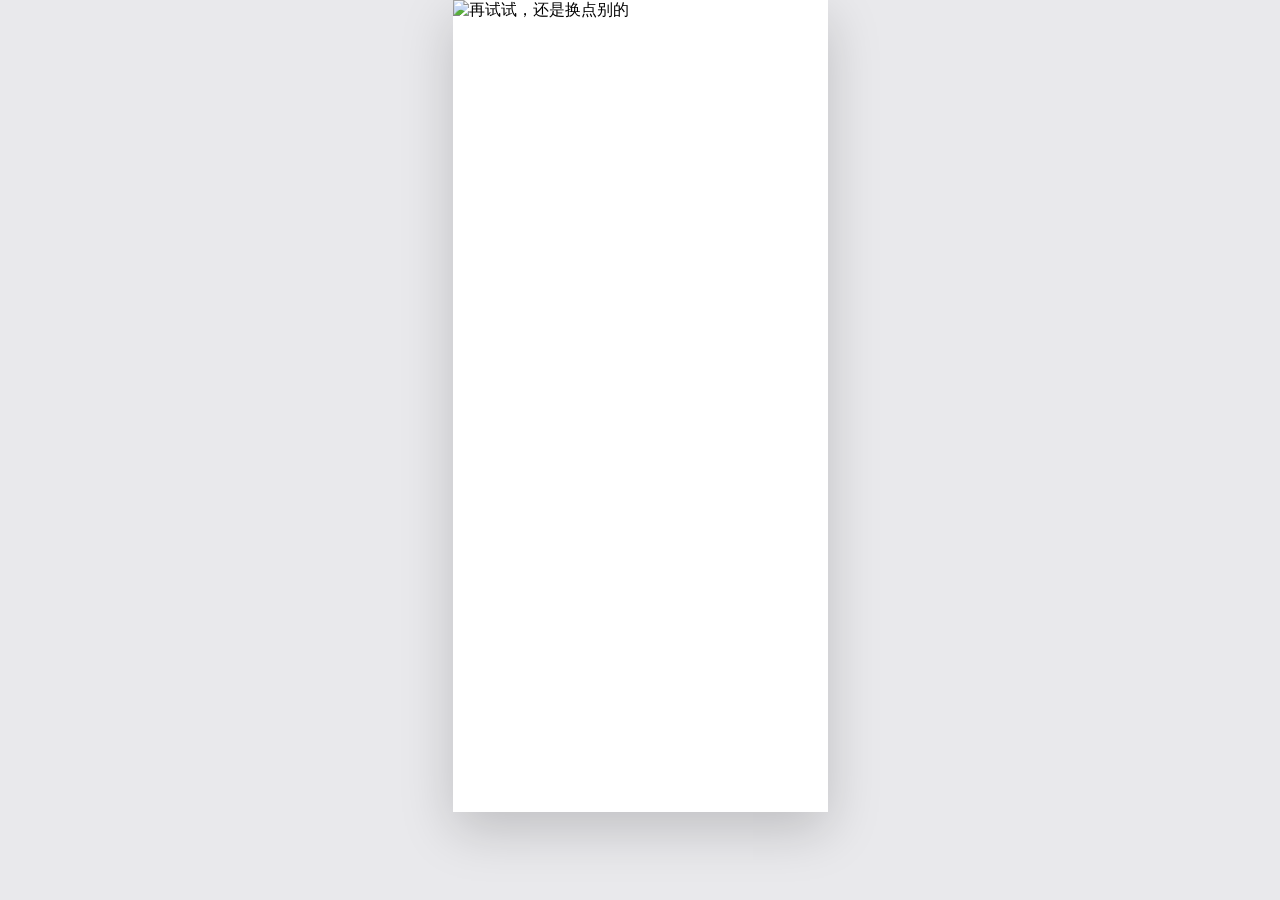
==== Frame18.html @ 4d736ee1 "Deploy interactive EAT site" ====
<!doctype html>
<html lang="zh-CN">
<head>
  <meta charset="utf-8">
  <meta name="viewport" content="width=device-width,initial-scale=1">
  <title>重新选择</title>
  <style>
    * { box-sizing: border-box; }
    html, body { margin: 0; min-height: 100%; background: #e9e9ec; }
    body { display: grid; place-items: center; padding: 0; font-family: Arial, "Microsoft YaHei", sans-serif; }
    .artboard {
      position: relative;
      width: min(375px, 100vw);
      aspect-ratio: 375 / 812;
      overflow: hidden;
      background: #fff;
      box-shadow: 0 18px 50px rgba(0,0,0,.18);
    }
    .screen { display: block; width: 100%; height: 100%; object-fit: fill; }
    .options-mask {
      position: absolute; z-index: 3;
      left: 0; top: 64.8%; width: 100%; height: 17.8%;
      background: #fff;
      pointer-events: none;
    }
    .choice-asset {
      position: absolute; z-index: 4;
      width: 28%; height: auto;
      pointer-events: none;
    }
    .choice-asset--unselected { top: 66.87%; display: block; }
    .choice-asset--selected { top: 65.64%; display: none; }
    .choice-asset--left { left: 5%; }
    .choice-asset--center { left: 36%; }
    .choice-asset--right { left: 67%; }
    .artboard[data-choice="left"] .left-unselected,
    .artboard[data-choice="center"] .center-unselected,
    .artboard[data-choice="right"] .right-unselected { display: none; }
    .artboard[data-choice="left"] .left-selected,
    .artboard[data-choice="center"] .center-selected,
    .artboard[data-choice="right"] .right-selected { display: block; }
    .choice, .reroll {
      position: absolute; z-index: 10; padding: 0; border: 0;
      background: transparent; cursor: pointer; -webkit-tap-highlight-color: transparent;
    }
    .choice { top: 65.2%; width: 29%; height: 16.6%; border-radius: 18px; }
    .choice-left { left: 4.5%; }
    .choice-center { left: 35.5%; }
    .choice-right { left: 66.5%; }
    .reroll { left: 5.1%; top: 83.9%; width: 89.8%; height: 7.1%; border-radius: 18px; }
    .choice:focus-visible, .reroll:focus-visible { outline: 3px solid #22c55e; outline-offset: 2px; }
  </style>
</head>
<body>
  <main class="artboard" data-choice="right" aria-label="重新选择页面">
    <img class="screen" src="images/Frame18.jpg" alt="再试试，还是换点别的">
    <span class="options-mask"></span>
    <img class="choice-asset choice-asset--unselected choice-asset--left left-unselected" src="svg/Left%20unselected.svg" alt="">
    <img class="choice-asset choice-asset--selected choice-asset--left left-selected" src="svg/Group%2010.svg" alt="">
    <img class="choice-asset choice-asset--unselected choice-asset--center center-unselected" src="svg/Center%20unselected.svg" alt="">
    <img class="choice-asset choice-asset--selected choice-asset--center center-selected" src="svg/Center%20selected.svg" alt="">
    <img class="choice-asset choice-asset--unselected choice-asset--right right-unselected" src="svg/Right%20unselected.svg" alt="">
    <img class="choice-asset choice-asset--selected choice-asset--right right-selected" src="svg/Group%2010%20right.svg" alt="">
    <button class="choice choice-left" type="button" data-value="left" aria-label="选择随便吃点" aria-pressed="false"></button>
    <button class="choice choice-center" type="button" data-value="center" aria-label="选择正在纠结" aria-pressed="false"></button>
    <button class="choice choice-right" type="button" data-value="right" aria-label="选择整点好的" aria-pressed="true"></button>
    <button class="reroll" type="button" aria-label="重新选择"></button>
  </main>
  <script>
    (() => {
      const artboard = document.querySelector('.artboard');
      const choices = [...document.querySelectorAll('.choice')];
      const select = (value) => {
        artboard.dataset.choice = value;
        choices.forEach((button) => button.setAttribute('aria-pressed', String(button.dataset.value === value)));
      };
      choices.forEach((button) => button.addEventListener('click', () => select(button.dataset.value)));
      document.querySelector('.reroll').addEventListener('click', () => {
        window.location.href = 'Frame19.html';
      });
    })();
  </script>
</body>
</html>
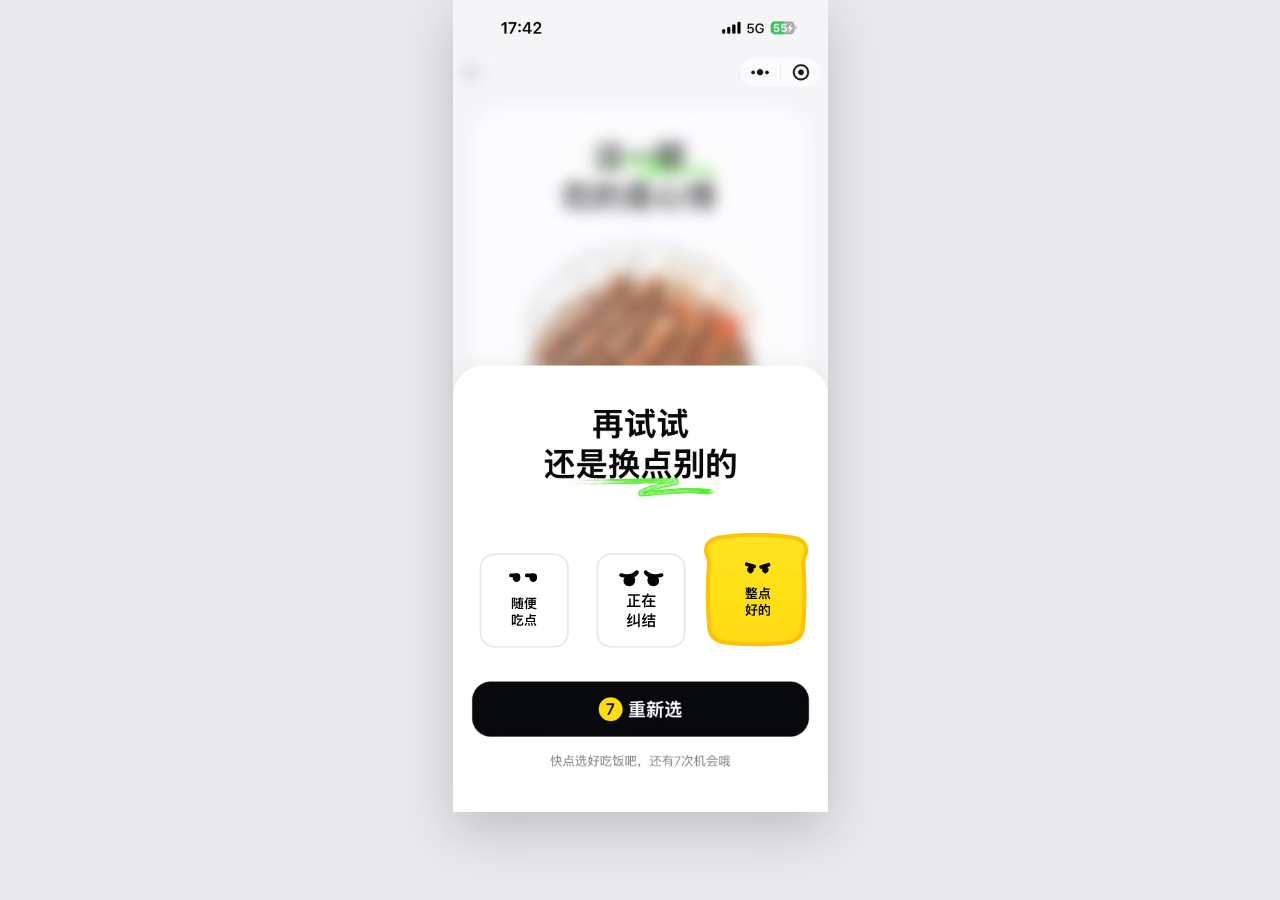
==== commit 40f4002c: "Fix GitHub Pages asset paths" ====
--- a/Frame18.html
+++ b/Frame18.html
@@ -53,14 +53,14 @@
 </head>
 <body>
   <main class="artboard" data-choice="right" aria-label="重新选择页面">
-    <img class="screen" src="images/Frame18.jpg" alt="再试试，还是换点别的">
+    <img class="screen" src="%E5%90%83%E4%BA%86%E5%90%97/images/Frame18.jpg" alt="再试试，还是换点别的">
     <span class="options-mask"></span>
-    <img class="choice-asset choice-asset--unselected choice-asset--left left-unselected" src="svg/Left%20unselected.svg" alt="">
-    <img class="choice-asset choice-asset--selected choice-asset--left left-selected" src="svg/Group%2010.svg" alt="">
-    <img class="choice-asset choice-asset--unselected choice-asset--center center-unselected" src="svg/Center%20unselected.svg" alt="">
-    <img class="choice-asset choice-asset--selected choice-asset--center center-selected" src="svg/Center%20selected.svg" alt="">
-    <img class="choice-asset choice-asset--unselected choice-asset--right right-unselected" src="svg/Right%20unselected.svg" alt="">
-    <img class="choice-asset choice-asset--selected choice-asset--right right-selected" src="svg/Group%2010%20right.svg" alt="">
+    <img class="choice-asset choice-asset--unselected choice-asset--left left-unselected" src="%E5%90%83%E4%BA%86%E5%90%97/svg/Left%20unselected.svg" alt="">
+    <img class="choice-asset choice-asset--selected choice-asset--left left-selected" src="%E5%90%83%E4%BA%86%E5%90%97/svg/Group%2010.svg" alt="">
+    <img class="choice-asset choice-asset--unselected choice-asset--center center-unselected" src="%E5%90%83%E4%BA%86%E5%90%97/svg/Center%20unselected.svg" alt="">
+    <img class="choice-asset choice-asset--selected choice-asset--center center-selected" src="%E5%90%83%E4%BA%86%E5%90%97/svg/Center%20selected.svg" alt="">
+    <img class="choice-asset choice-asset--unselected choice-asset--right right-unselected" src="%E5%90%83%E4%BA%86%E5%90%97/svg/Right%20unselected.svg" alt="">
+    <img class="choice-asset choice-asset--selected choice-asset--right right-selected" src="%E5%90%83%E4%BA%86%E5%90%97/svg/Group%2010%20right.svg" alt="">
     <button class="choice choice-left" type="button" data-value="left" aria-label="选择随便吃点" aria-pressed="false"></button>
     <button class="choice choice-center" type="button" data-value="center" aria-label="选择正在纠结" aria-pressed="false"></button>
     <button class="choice choice-right" type="button" data-value="right" aria-label="选择整点好的" aria-pressed="true"></button>
